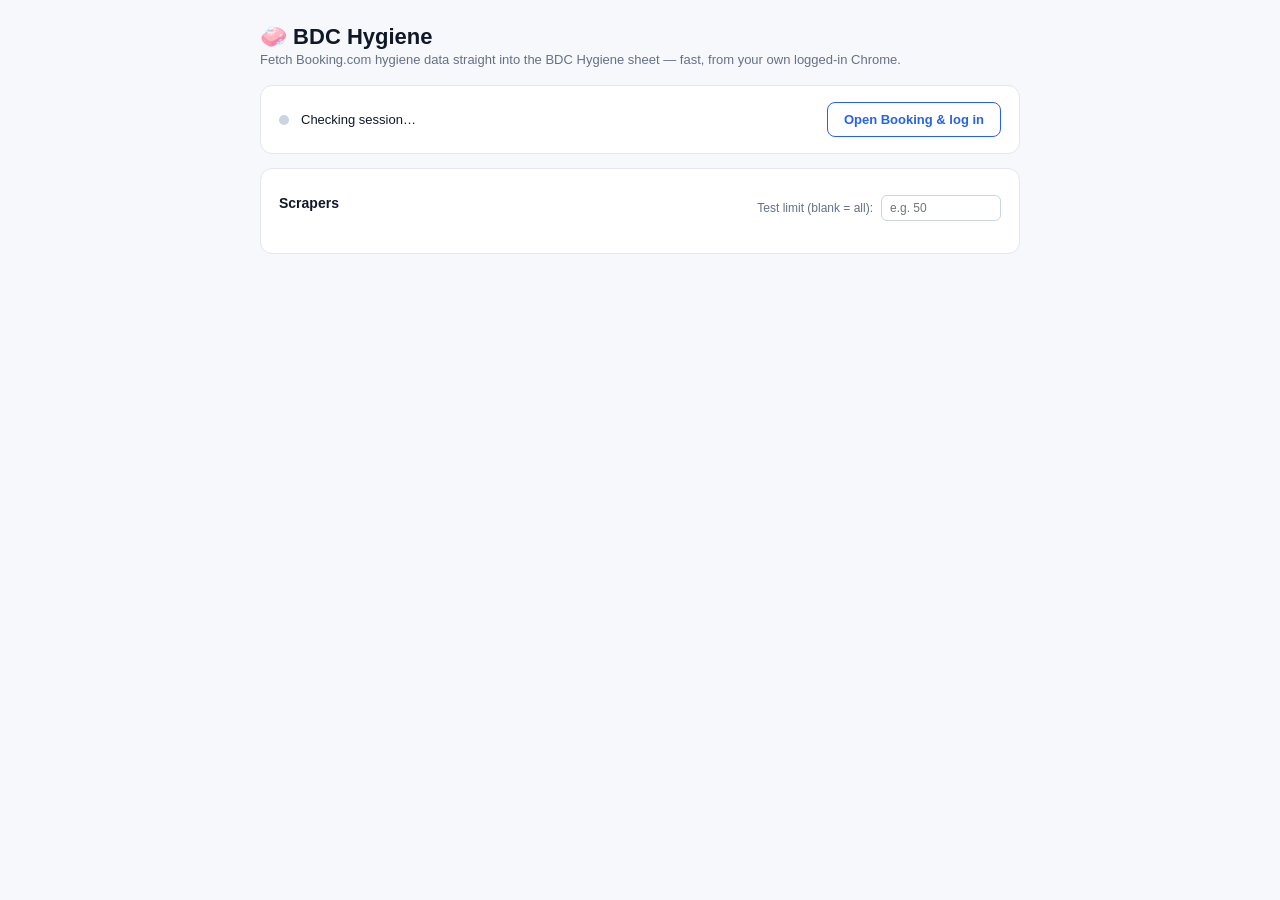
==== hygiene-app/index.html @ cc92ea9b "Add BDC Hygiene local app under hygiene-app/ Code-only (no service_account.json — kept private, fetc" ====
<!DOCTYPE html>
<html lang="en">
<head>
<meta charset="UTF-8">
<meta name="viewport" content="width=device-width, initial-scale=1.0">
<title>BDC Hygiene</title>
<style>
:root{--blue:#2563eb;--bg:#f6f8fb;--border:#e4e7ec;--muted:#667085;--green:#15803d;--red:#b91c1c;--amber:#b45309}
*{box-sizing:border-box;margin:0;padding:0}
body{font-family:-apple-system,BlinkMacSystemFont,'Segoe UI',Roboto,sans-serif;background:var(--bg);color:#101828;padding:24px}
.wrap{max-width:760px;margin:0 auto}
h1{font-size:22px;font-weight:700;margin-bottom:2px}
.sub{color:var(--muted);font-size:13px;margin-bottom:18px}
.card{background:#fff;border:1px solid var(--border);border-radius:12px;padding:16px 18px;margin-bottom:14px}
.sess{display:flex;align-items:center;gap:12px;flex-wrap:wrap}
.dot{width:10px;height:10px;border-radius:50%;display:inline-block}
.btn{background:var(--blue);color:#fff;border:none;border-radius:8px;padding:9px 16px;font-size:13px;font-weight:600;cursor:pointer}
.btn:disabled{background:#aeb6c2;cursor:default}
.btn.ghost{background:#fff;color:var(--blue);border:1px solid var(--blue)}
.scraper{display:flex;align-items:center;justify-content:space-between;gap:12px;padding:12px 0;border-bottom:1px solid #f1f3f5}
.scraper:last-child{border-bottom:none}
.s-label{font-weight:600;font-size:14px}
.s-desc{color:var(--muted);font-size:12px;margin-top:2px}
.badge{font-size:10px;font-weight:700;padding:2px 8px;border-radius:10px;margin-left:8px;text-transform:uppercase;letter-spacing:.04em}
.b-live{background:#dcfce7;color:var(--green)}
.b-soon{background:#f1f5f9;color:var(--muted)}
.progress{height:10px;background:#eef2f6;border-radius:6px;overflow:hidden;margin-top:6px}
.bar{height:100%;width:0;background:var(--blue);transition:width .3s}
.msg{font-size:12.5px;color:var(--muted);margin-top:8px}
.msg.err{color:var(--red)}
.msg.ok{color:var(--green)}
.opts{display:flex;align-items:center;gap:8px;margin-top:10px;font-size:12px;color:var(--muted)}
.opts input{border:1px solid #cbd5e1;border-radius:6px;padding:5px 8px;font-size:12px;width:120px}
.title-row{display:flex;align-items:center;justify-content:space-between}
.cat{margin-top:14px;border:1px solid var(--border);border-radius:10px;overflow:hidden}
.cat:first-child{margin-top:6px}
.cat-head{display:flex;align-items:center;justify-content:space-between;gap:10px;background:#f8fafc;padding:9px 14px;border-bottom:1px solid var(--border)}
.cat-title{font-weight:700;font-size:13px}
.cat-hint{color:var(--muted);font-size:11px;margin-left:8px}
.cat .scraper{padding:11px 14px;border-bottom:1px solid #f1f3f5}
.cat .scraper:last-child{border-bottom:none}
.cat-run{background:#0f172a}
</style>
</head>
<body>
<div class="wrap">
  <h1>🧼 BDC Hygiene</h1>
  <div class="sub">Fetch Booking.com hygiene data straight into the BDC Hygiene sheet — fast, from your own logged-in Chrome.</div>

  <div class="card">
    <div class="sess">
      <span class="dot" id="sess-dot" style="background:#cbd5e1"></span>
      <span id="sess-text" style="font-size:13px">Checking session…</span>
      <span style="flex:1"></span>
      <button class="btn ghost" id="open-chrome">Open Booking &amp; log in</button>
    </div>
  </div>

  <div class="card">
    <div class="title-row">
      <div style="font-weight:600;font-size:14px">Scrapers</div>
      <div class="opts">
        <span>Test limit (blank = all):</span>
        <input type="text" id="limit" placeholder="e.g. 50" inputmode="numeric">
      </div>
    </div>
    <div id="list"></div>
    <div class="progress" id="prog-wrap" style="display:none"><div class="bar" id="bar"></div></div>
    <div style="display:flex;align-items:center;gap:10px;margin-top:8px">
      <div class="msg" id="msg" style="flex:1"></div>
      <button class="btn" id="stop-btn" style="display:none;background:var(--red)">Stop</button>
    </div>
  </div>
</div>

<script>
let SCRAPERS = [];
let CATEGORIES = [];
let loggedIn = false;
let running = false;

const $ = id => document.getElementById(id);

async function loadScrapers(){
  const data = await (await fetch('/api/scrapers')).json();
  SCRAPERS = data.scrapers || [];
  CATEGORIES = data.categories || [];
  render();
}

function render(){
  const html = CATEGORIES.map(c => {
    const members = SCRAPERS.filter(s => s.cat === c.key);
    if(!members.length) return '';
    const liveCount = members.filter(s => s.status === 'live').length;
    const rows = members.map(s => `
      <div class="scraper">
        <div>
          <span class="s-label">${s.label}</span>
          <span class="badge ${s.status==='live'?'b-live':'b-soon'}">${s.status==='live'?'live':'soon'}</span>
          <div class="s-desc">${s.desc}</div>
        </div>
        <button class="btn run" data-id="${s.id}" ${s.status!=='live'?'disabled':''}>Run</button>
      </div>`).join('');
    return `
      <div class="cat">
        <div class="cat-head">
          <div>
            <span class="cat-title">${c.label}</span>
            <span class="cat-hint">${c.hint}</span>
          </div>
          <button class="btn cat-run" data-cat="${c.key}" ${liveCount?'':'disabled'}>Run all (${liveCount})</button>
        </div>
        ${rows}
      </div>`;
  }).join('');
  $('list').innerHTML = html;
  document.querySelectorAll('.run').forEach(b => b.addEventListener('click', () => run(b.dataset.id)));
  document.querySelectorAll('.cat-run').forEach(b => b.addEventListener('click', () => runCategory(b.dataset.cat)));
  updateRunButtons();
}

function updateRunButtons(){
  document.querySelectorAll('.run').forEach(b => {
    const s = SCRAPERS.find(x => x.id === b.dataset.id);
    b.disabled = (s.status !== 'live') || running || !loggedIn;
  });
  document.querySelectorAll('.cat-run').forEach(b => {
    const n = SCRAPERS.filter(x => x.cat === b.dataset.cat && x.status === 'live').length;
    b.disabled = !n || running || !loggedIn;
  });
}

async function run(id){
  const limit = parseInt($('limit').value) || 0;
  const res = await (await fetch('/api/run', {method:'POST', headers:{'Content-Type':'application/json'},
    body: JSON.stringify({id, limit})})).json();
  if(!res.ok){ setMsg(res.error, 'err'); }
}

async function runCategory(cat){
  const limit = parseInt($('limit').value) || 0;
  const res = await (await fetch('/api/run-category', {method:'POST', headers:{'Content-Type':'application/json'},
    body: JSON.stringify({cat, limit})})).json();
  if(!res.ok){ setMsg(res.error, 'err'); }
}

function setMsg(t, kind){ const m=$('msg'); m.textContent=t||''; m.className='msg'+(kind?(' '+kind):''); }

async function poll(){
  try{
    const st = await (await fetch('/api/status')).json();
    loggedIn = st.logged_in;
    const dot = $('sess-dot'), txt = $('sess-text');
    if(!st.chrome){ dot.style.background='#cbd5e1'; txt.textContent='Chrome not open — click “Open Booking & log in”.'; }
    else if(!st.logged_in){ dot.style.background='var(--amber)'; txt.textContent='Chrome open — log into Booking.com in that window.'; }
    else { dot.style.background='var(--green)'; txt.textContent='Booking session ready ✓'; }

    const r = st.run || {};
    running = !!r.running;
    const pw = $('prog-wrap'), bar = $('bar'), stopBtn = $('stop-btn');
    stopBtn.style.display = running ? 'inline-block' : 'none';
    if(running && r.stage !== 'stopping'){ stopBtn.disabled = false; stopBtn.textContent = 'Stop'; }
    if(running){
      pw.style.display='block';
      const pct = r.total ? Math.round((r.done/r.total)*100) : 5;
      bar.style.width = pct + '%';
      const paused = r.stage === 'paused';
      bar.style.background = paused ? 'var(--amber)' : 'var(--blue)';
      const batchPrefix = r.batch ? `[batch ${r.batch}] ` : '';
      setMsg(batchPrefix + (r.message || (paused ? 'Paused — verify in Chrome…' : 'Working…')), paused ? 'err' : '');
    } else {
      bar.style.background = 'var(--blue)';
      if(r.error){ setMsg(r.error, 'err'); pw.style.display='none'; }
      else if(r.result){ bar.style.width='100%'; setMsg(r.message || `Done — ${r.result.filled}/${r.result.total} filled.`, 'ok'); }
    }
    updateRunButtons();
  }catch(e){ /* ignore */ }
}

$('stop-btn').addEventListener('click', async () => {
  const btn = $('stop-btn');
  btn.disabled = true; btn.textContent = 'Stopping…';
  try { await fetch('/api/stop', {method:'POST'}); } catch(e){}
});

$('open-chrome').addEventListener('click', async () => {
  await fetch('/api/open-chrome', {method:'POST'});
  setMsg('Opening Chrome… log into Booking.com in the new window.');
});

loadScrapers();
poll();
setInterval(poll, 2000);
</script>
</body>
</html>
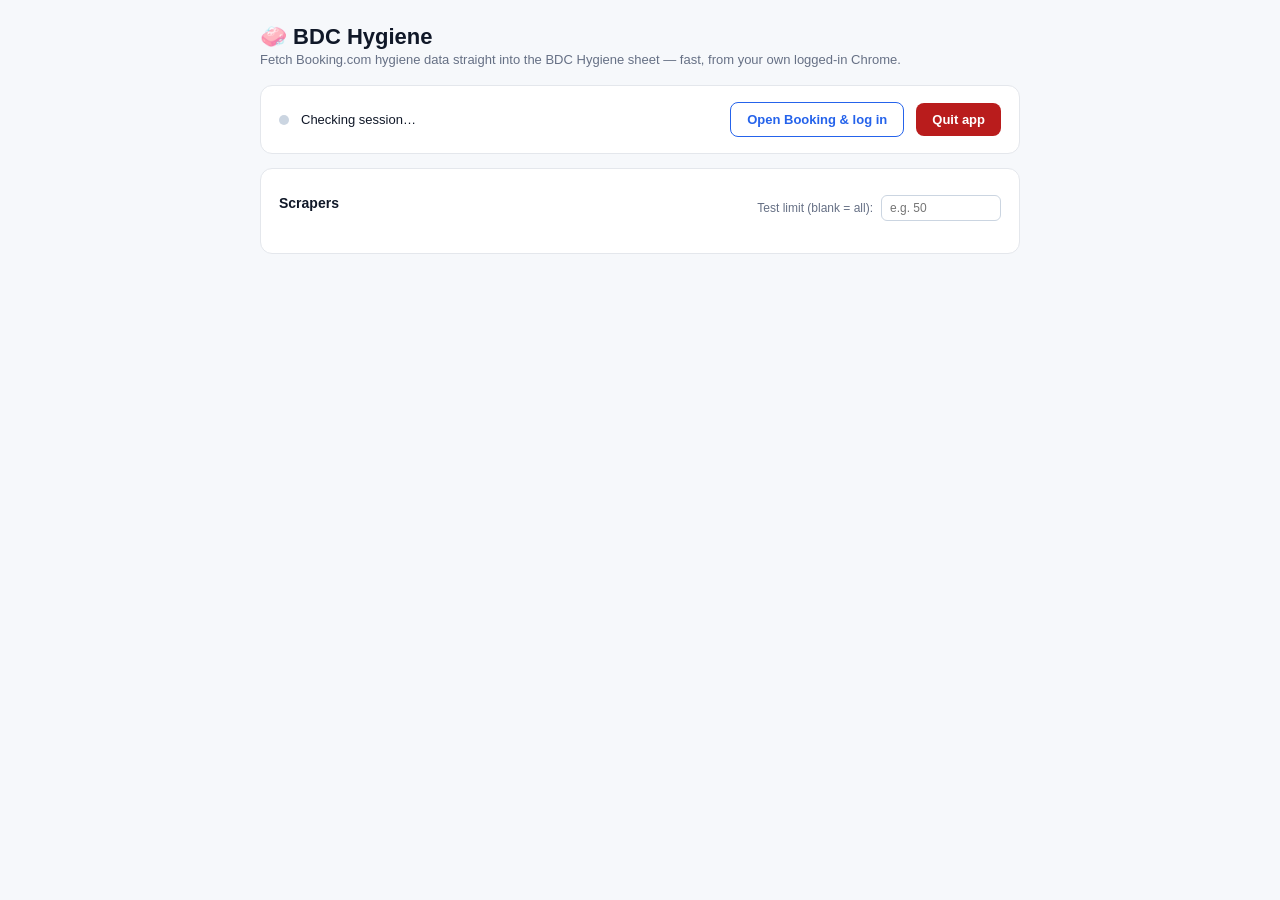
==== commit 2415144a: "Rename docs page to "Scraper Set up"; add app kill switch - docs SPA: page label/title -> "Scraper S" ====
--- a/hygiene-app/index.html
+++ b/hygiene-app/index.html
@@ -47,12 +47,26 @@
   <h1>🧼 BDC Hygiene</h1>
   <div class="sub">Fetch Booking.com hygiene data straight into the BDC Hygiene sheet — fast, from your own logged-in Chrome.</div>
 
+  <div class="card" id="setup-card" style="display:none;border-color:#fde68a;background:#fffbeb">
+    <div style="font-weight:700;font-size:14px;margin-bottom:4px">One-time setup — add your Google key</div>
+    <div style="font-size:12.5px;color:var(--muted);margin-bottom:10px">
+      To write into the BDC Hygiene sheet, the app needs the <b>service_account.json</b> key
+      (ask the admin for it). Locate it once below — it's saved locally and never leaves your PC.
+    </div>
+    <div style="display:flex;align-items:center;gap:10px;flex-wrap:wrap">
+      <input type="file" id="key-file" accept=".json,application/json" style="font-size:12px">
+      <button class="btn" id="key-save">Save key</button>
+      <span id="key-msg" style="font-size:12px;color:var(--muted)"></span>
+    </div>
+  </div>
+
   <div class="card">
     <div class="sess">
       <span class="dot" id="sess-dot" style="background:#cbd5e1"></span>
       <span id="sess-text" style="font-size:13px">Checking session…</span>
       <span style="flex:1"></span>
       <button class="btn ghost" id="open-chrome">Open Booking &amp; log in</button>
+      <button class="btn" id="quit-btn" style="background:var(--red)" title="Shut the app down">Quit app</button>
     </div>
   </div>
 
@@ -78,6 +92,7 @@
 let CATEGORIES = [];
 let loggedIn = false;
 let running = false;
+let keyConfigured = true;
 
 const $ = id => document.getElementById(id);
 
@@ -123,11 +138,11 @@
 function updateRunButtons(){
   document.querySelectorAll('.run').forEach(b => {
     const s = SCRAPERS.find(x => x.id === b.dataset.id);
-    b.disabled = (s.status !== 'live') || running || !loggedIn;
+    b.disabled = (s.status !== 'live') || running || !loggedIn || !keyConfigured;
   });
   document.querySelectorAll('.cat-run').forEach(b => {
     const n = SCRAPERS.filter(x => x.cat === b.dataset.cat && x.status === 'live').length;
-    b.disabled = !n || running || !loggedIn;
+    b.disabled = !n || running || !loggedIn || !keyConfigured;
   });
 }
 
@@ -151,6 +166,8 @@
   try{
     const st = await (await fetch('/api/status')).json();
     loggedIn = st.logged_in;
+    keyConfigured = st.key_configured !== false;
+    $('setup-card').style.display = keyConfigured ? 'none' : 'block';
     const dot = $('sess-dot'), txt = $('sess-text');
     if(!st.chrome){ dot.style.background='#cbd5e1'; txt.textContent='Chrome not open — click “Open Booking & log in”.'; }
     else if(!st.logged_in){ dot.style.background='var(--amber)'; txt.textContent='Chrome open — log into Booking.com in that window.'; }
@@ -189,6 +206,28 @@
   setMsg('Opening Chrome… log into Booking.com in the new window.');
 });
 
+$('quit-btn').addEventListener('click', async () => {
+  if(!confirm('Shut the Hygiene App down? Any running scrape will stop.')) return;
+  try { await fetch('/api/quit', {method:'POST'}); } catch(e){}
+  document.body.innerHTML = '<div style="font-family:sans-serif;padding:40px;color:#334155">'
+    + '<h2>App stopped.</h2><p>You can close this tab. Re-launch from your Desktop shortcut '
+    + 'or <b>Start Hygiene App.bat</b> when you need it again.</p></div>';
+});
+
+$('key-save').addEventListener('click', async () => {
+  const f = $('key-file').files[0];
+  const km = $('key-msg');
+  if(!f){ km.textContent='Pick your service_account.json first.'; km.style.color='var(--red)'; return; }
+  km.textContent='Saving…'; km.style.color='var(--muted)';
+  try{
+    const text = await f.text();
+    const res = await (await fetch('/api/setup-key', {method:'POST', headers:{'Content-Type':'application/json'},
+      body: JSON.stringify({content:text})})).json();
+    if(res.ok){ km.textContent='✓ Saved — '+(res.email||'key configured'); km.style.color='var(--green)'; }
+    else { km.textContent = res.error || 'Failed to save.'; km.style.color='var(--red)'; }
+  }catch(e){ km.textContent='Save failed.'; km.style.color='var(--red)'; }
+});
+
 loadScrapers();
 poll();
 setInterval(poll, 2000);
